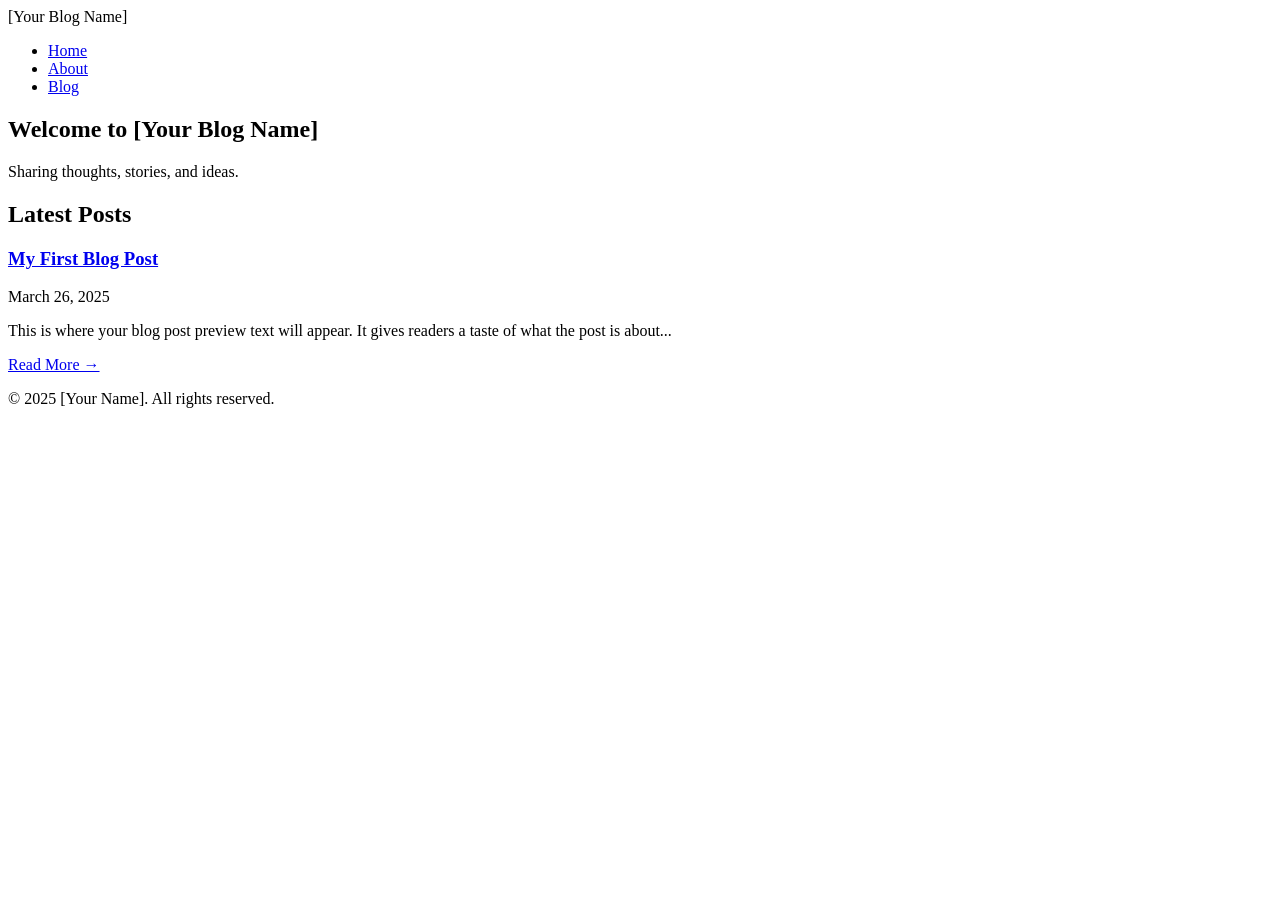
==== index.html @ f249cd1a "Create index.html" ====
<!DOCTYPE html>
<html lang="en">
<head>
    <meta charset="UTF-8">
    <meta name="viewport" content="width=device-width, initial-scale=1.0">
    <title>[Your Blog Name]</title>
    <link rel="stylesheet" href="style.css">
</head>
<body>
    <header>
        <nav>
            <div class="logo">[Your Blog Name]</div>
            <ul>
                <li><a href="index.html" class="active">Home</a></li>
                <li><a href="about.html">About</a></li>
                <li><a href="blog.html">Blog</a></li>
            </ul>
        </nav>
    </header>

    <main>
        <section class="hero">
            <h1>Welcome to [Your Blog Name]</h1>
            <p>Sharing thoughts, stories, and ideas.</p>
        </section>

        <section class="featured-posts">
            <h2>Latest Posts</h2>
            <div class="posts-grid">
                <!-- Blog post preview will go here -->
                <article class="post-preview">
                    <h3><a href="posts/my-first-post.html">My First Blog Post</a></h3>
                    <p class="date">March 26, 2025</p>
                    <p>This is where your blog post preview text will appear. It gives readers a taste of what the post is about...</p>
                    <a href="posts/my-first-post.html" class="read-more">Read More →</a>
                </article>
            </div>
        </section>
    </main>

    <footer>
        <p>&copy; 2025 [Your Name]. All rights reserved.</p>
    </footer>
</body>
</html>
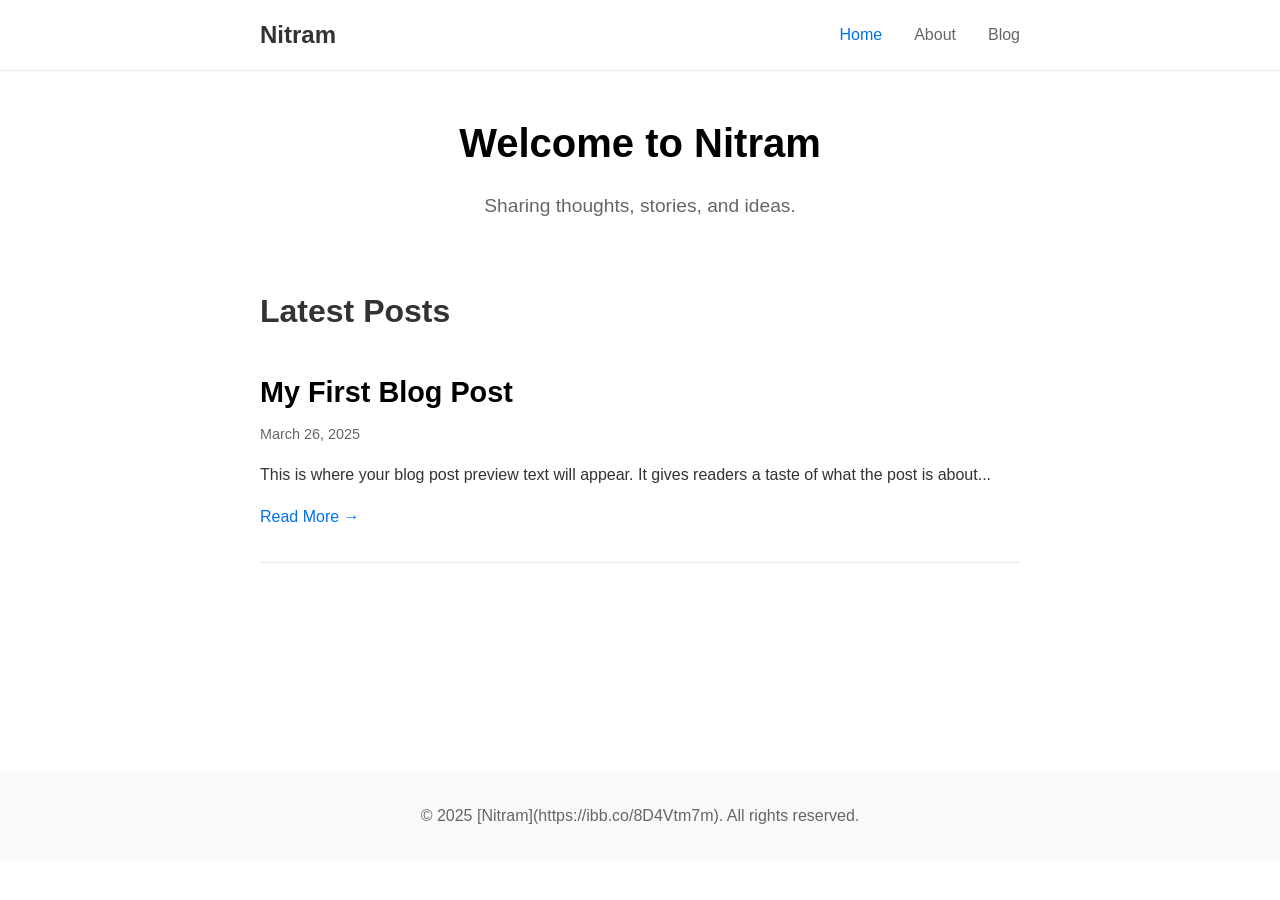
==== commit a28babfa: "Update index.html" ====
--- a/index.html
+++ b/index.html
@@ -3,13 +3,13 @@
 <head>
     <meta charset="UTF-8">
     <meta name="viewport" content="width=device-width, initial-scale=1.0">
-    <title>[Your Blog Name]</title>
+    <title>Nitram</title>
     <link rel="stylesheet" href="style.css">
 </head>
 <body>
     <header>
         <nav>
-            <div class="logo">[Your Blog Name]</div>
+            <div class="logo">Nitram</div>
             <ul>
                 <li><a href="index.html" class="active">Home</a></li>
                 <li><a href="about.html">About</a></li>
@@ -20,7 +20,7 @@
 
     <main>
         <section class="hero">
-            <h1>Welcome to [Your Blog Name]</h1>
+            <h1>Welcome to Nitram</h1>
             <p>Sharing thoughts, stories, and ideas.</p>
         </section>
 
@@ -39,7 +39,7 @@
     </main>
 
     <footer>
-        <p>&copy; 2025 [Your Name]. All rights reserved.</p>
+        <p>&copy; 2025 [Nitram](https://ibb.co/8D4Vtm7m). All rights reserved.</p>
     </footer>
 </body>
 </html>
--- a/style.css
+++ b/style.css
@@ -0,0 +1,165 @@
+* {
+    margin: 0;
+    padding: 0;
+    box-sizing: border-box;
+}
+
+body {
+    font-family: -apple-system, BlinkMacSystemFont, 'Segoe UI', Roboto, Oxygen, Ubuntu, Cantarell, sans-serif;
+    line-height: 1.6;
+    color: #333;
+    background: #fff;
+}
+
+header {
+    background: #fff;
+    border-bottom: 1px solid #eaeaea;
+    padding: 1rem 0;
+}
+
+nav {
+    max-width: 800px;
+    margin: 0 auto;
+    padding: 0 20px;
+    display: flex;
+    justify-content: space-between;
+    align-items: center;
+}
+
+.logo {
+    font-size: 1.5rem;
+    font-weight: bold;
+    color: #333;
+}
+
+nav ul {
+    list-style: none;
+    display: flex;
+    gap: 2rem;
+}
+
+nav a {
+    text-decoration: none;
+    color: #666;
+    font-weight: 500;
+}
+
+nav a:hover, nav a.active {
+    color: #0070f3;
+}
+
+main {
+    max-width: 800px;
+    margin: 0 auto;
+    padding: 40px 20px;
+    min-height: calc(100vh - 200px);
+}
+
+.hero {
+    text-align: center;
+    margin-bottom: 4rem;
+}
+
+.hero h1 {
+    font-size: 2.5rem;
+    margin-bottom: 1rem;
+    color: #000;
+}
+
+.hero p {
+    font-size: 1.2rem;
+    color: #666;
+}
+
+.featured-posts h2 {
+    font-size: 2rem;
+    margin-bottom: 2rem;
+}
+
+.post-preview {
+    margin-bottom: 3rem;
+    padding-bottom: 2rem;
+    border-bottom: 1px solid #eaeaea;
+}
+
+.post-preview h3 {
+    font-size: 1.8rem;
+    margin-bottom: 0.5rem;
+}
+
+.post-preview h3 a {
+    text-decoration: none;
+    color: #000;
+}
+
+.post-preview h3 a:hover {
+    color: #0070f3;
+}
+
+.date {
+    color: #666;
+    font-size: 0.9rem;
+    margin-bottom: 1rem;
+}
+
+.read-more {
+    display: inline-block;
+    margin-top: 1rem;
+    color: #0070f3;
+    text-decoration: none;
+    font-weight: 500;
+}
+
+.read-more:hover {
+    text-decoration: underline;
+}
+
+footer {
+    text-align: center;
+    padding: 2rem;
+    background: #f9f9f9;
+    color: #666;
+}
+
+/* Blog post page */
+.blog-post {
+    max-width: 700px;
+    margin: 0 auto;
+}
+
+.blog-post h1 {
+    font-size: 2.5rem;
+    margin-bottom: 1rem;
+    color: #000;
+}
+
+.blog-post .post-meta {
+    color: #666;
+    margin-bottom: 2rem;
+    font-size: 0.9rem;
+}
+
+.blog-post .content {
+    font-size: 1.1rem;
+}
+
+.blog-post .content p {
+    margin-bottom: 1.5rem;
+}
+
+/* About page */
+.about-content {
+    max-width: 600px;
+    margin: 0 auto;
+    text-align: center;
+}
+
+.about-content h1 {
+    font-size: 2.5rem;
+    margin-bottom: 1rem;
+}
+
+.about-content p {
+    margin-bottom: 1.5rem;
+    font-size: 1.1rem;
+}
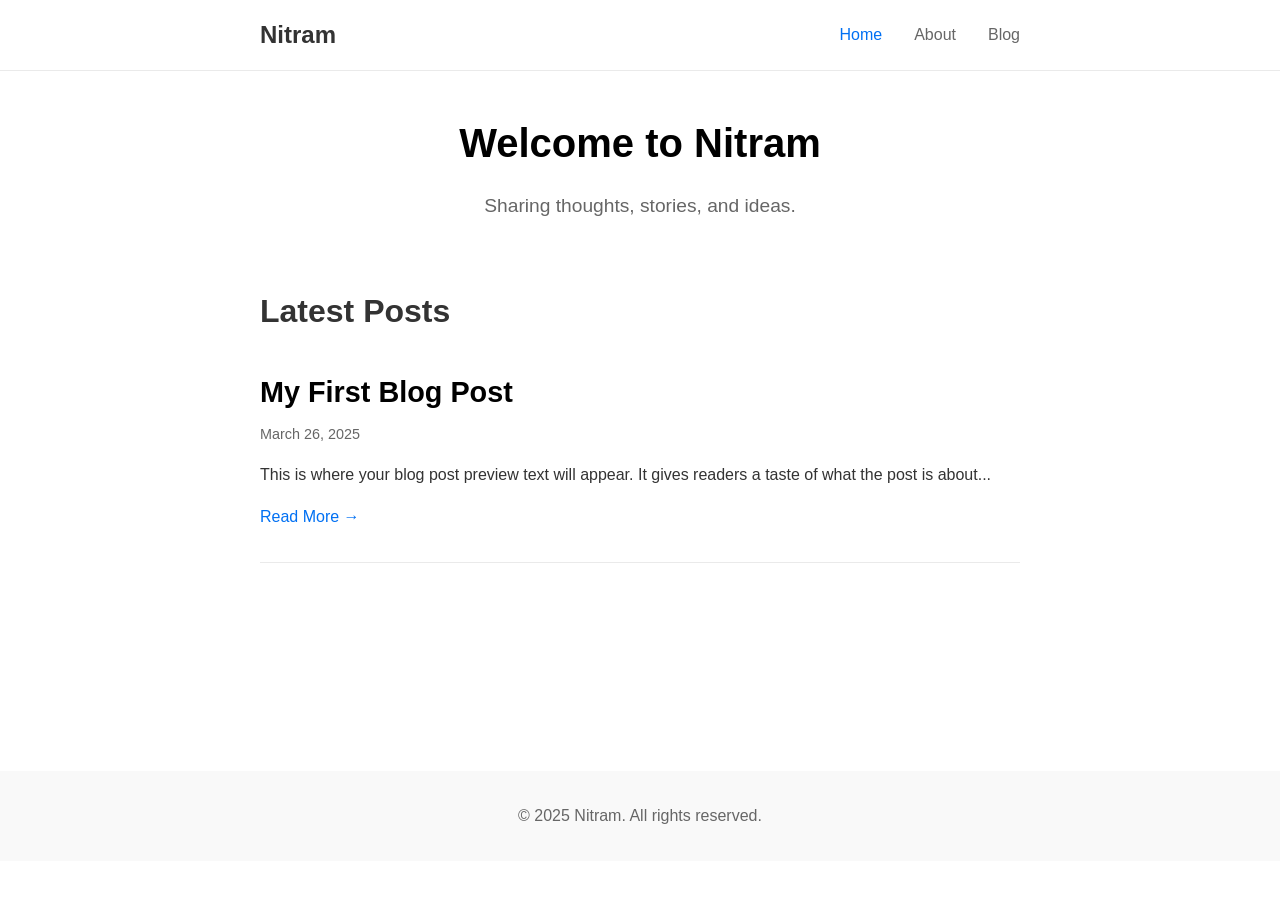
==== commit ab420916: "Update index.html" ====
--- a/index.html
+++ b/index.html
@@ -39,7 +39,7 @@
     </main>
 
     <footer>
-        <p>&copy; 2025 [Nitram](https://ibb.co/8D4Vtm7m). All rights reserved.</p>
+        <p>&copy; 2025 Nitram. All rights reserved.</p>
     </footer>
 </body>
 </html>
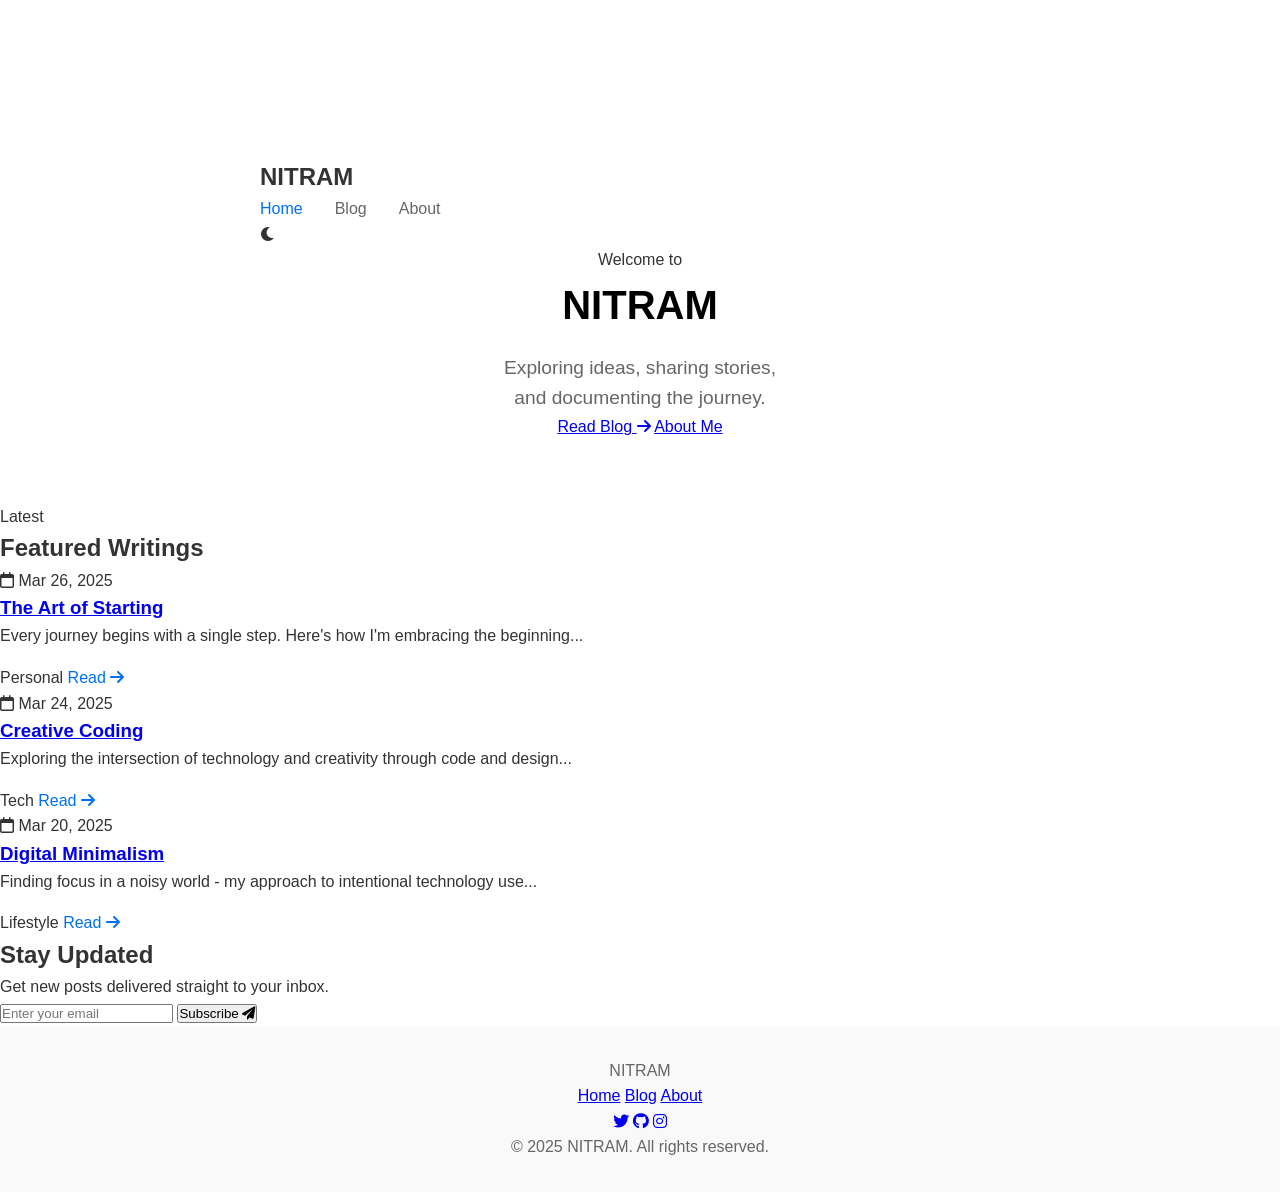
==== commit e052795f: "Update index.html" ====
--- a/index.html
+++ b/index.html
@@ -3,43 +3,146 @@
 <head>
     <meta charset="UTF-8">
     <meta name="viewport" content="width=device-width, initial-scale=1.0">
-    <title>Nitram</title>
+    <title>NITRAM · modern thoughts</title>
     <link rel="stylesheet" href="style.css">
+    
+    <!-- Favicon (logo as icon) -->
+    <link rel="icon" type="image/png" href="data:image/svg+xml,%3Csvg xmlns='http://www.w3.org/2000/svg' viewBox='0 0 100 100'%3E%3Crect width='100' height='100' rx='20' fill='%230a0a0a'/%3E%3Ctext x='50' y='68' font-size='48' text-anchor='middle' fill='%23ff4d4d' font-family='Arial, sans-serif' font-weight='bold'%3EN%3C/text%3E%3C/svg%3E">
+    
+    <!-- Font Awesome for icons -->
+    <link rel="stylesheet" href="https://cdnjs.cloudflare.com/ajax/libs/font-awesome/6.0.0/css/all.min.css">
 </head>
 <body>
-    <header>
-        <nav>
-            <div class="logo">Nitram</div>
-            <ul>
+    <!-- Canvas for background effect -->
+    <canvas id="bgCanvas"></canvas>
+
+    <!-- Navigation -->
+    <nav class="navbar">
+        <div class="nav-container">
+            <div class="logo">
+                <span class="logo-text">NITRAM</span>
+                <span class="logo-dot"></span>
+            </div>
+            <ul class="nav-links">
                 <li><a href="index.html" class="active">Home</a></li>
+                <li><a href="blog.html">Blog</a></li>
                 <li><a href="about.html">About</a></li>
-                <li><a href="blog.html">Blog</a></li>
             </ul>
-        </nav>
-    </header>
+            <div class="theme-toggle">
+                <i class="fas fa-moon"></i>
+            </div>
+        </div>
+    </nav>
 
-    <main>
-        <section class="hero">
-            <h1>Welcome to Nitram</h1>
-            <p>Sharing thoughts, stories, and ideas.</p>
-        </section>
+    <!-- Hero Section -->
+    <section class="hero">
+        <div class="hero-content">
+            <div class="hero-badge">Welcome to</div>
+            <h1 class="glitch" data-text="NITRAM">NITRAM</h1>
+            <p class="hero-subtitle">Exploring ideas, sharing stories,<br>and documenting the journey.</p>
+            <div class="hero-cta">
+                <a href="blog.html" class="btn primary">Read Blog <i class="fas fa-arrow-right"></i></a>
+                <a href="about.html" class="btn secondary">About Me</a>
+            </div>
+        </div>
+        <div class="hero-scroll">
+            <div class="mouse"></div>
+        </div>
+    </section>
 
-        <section class="featured-posts">
-            <h2>Latest Posts</h2>
+    <!-- Featured Posts -->
+    <section class="featured">
+        <div class="container">
+            <div class="section-header">
+                <span class="section-subtitle">Latest</span>
+                <h2 class="section-title">Featured Writings</h2>
+            </div>
+            
             <div class="posts-grid">
-                <!-- Blog post preview will go here -->
-                <article class="post-preview">
-                    <h3><a href="posts/my-first-post.html">My First Blog Post</a></h3>
-                    <p class="date">March 26, 2025</p>
-                    <p>This is where your blog post preview text will appear. It gives readers a taste of what the post is about...</p>
-                    <a href="posts/my-first-post.html" class="read-more">Read More →</a>
+                <!-- Post 1 -->
+                <article class="post-card">
+                    <div class="post-card-inner">
+                        <div class="post-date">
+                            <i class="far fa-calendar"></i> Mar 26, 2025
+                        </div>
+                        <h3><a href="posts/first-post.html">The Art of Starting</a></h3>
+                        <p class="post-excerpt">Every journey begins with a single step. Here's how I'm embracing the beginning...</p>
+                        <div class="post-footer">
+                            <span class="post-tag">Personal</span>
+                            <a href="posts/first-post.html" class="read-more">Read <i class="fas fa-arrow-right"></i></a>
+                        </div>
+                    </div>
+                </article>
+
+                <!-- Post 2 -->
+                <article class="post-card">
+                    <div class="post-card-inner">
+                        <div class="post-date">
+                            <i class="far fa-calendar"></i> Mar 24, 2025
+                        </div>
+                        <h3><a href="posts/creative-coding.html">Creative Coding</a></h3>
+                        <p class="post-excerpt">Exploring the intersection of technology and creativity through code and design...</p>
+                        <div class="post-footer">
+                            <span class="post-tag">Tech</span>
+                            <a href="posts/creative-coding.html" class="read-more">Read <i class="fas fa-arrow-right"></i></a>
+                        </div>
+                    </div>
+                </article>
+
+                <!-- Post 3 -->
+                <article class="post-card">
+                    <div class="post-card-inner">
+                        <div class="post-date">
+                            <i class="far fa-calendar"></i> Mar 20, 2025
+                        </div>
+                        <h3><a href="posts/minimalism.html">Digital Minimalism</a></h3>
+                        <p class="post-excerpt">Finding focus in a noisy world - my approach to intentional technology use...</p>
+                        <div class="post-footer">
+                            <span class="post-tag">Lifestyle</span>
+                            <a href="posts/minimalism.html" class="read-more">Read <i class="fas fa-arrow-right"></i></a>
+                        </div>
+                    </div>
                 </article>
             </div>
-        </section>
-    </main>
+        </div>
+    </section>
 
+    <!-- Newsletter -->
+    <section class="newsletter">
+        <div class="container">
+            <div class="newsletter-content">
+                <h2>Stay Updated</h2>
+                <p>Get new posts delivered straight to your inbox.</p>
+                <form class="newsletter-form">
+                    <input type="email" placeholder="Enter your email" required>
+                    <button type="submit">Subscribe <i class="fas fa-paper-plane"></i></button>
+                </form>
+            </div>
+        </div>
+    </section>
+
+    <!-- Footer -->
     <footer>
-        <p>&copy; 2025 Nitram. All rights reserved.</p>
+        <div class="container">
+            <div class="footer-content">
+                <div class="footer-logo">NITRAM</div>
+                <div class="footer-links">
+                    <a href="index.html">Home</a>
+                    <a href="blog.html">Blog</a>
+                    <a href="about.html">About</a>
+                </div>
+                <div class="footer-social">
+                    <a href="#"><i class="fab fa-twitter"></i></a>
+                    <a href="#"><i class="fab fa-github"></i></a>
+                    <a href="#"><i class="fab fa-instagram"></i></a>
+                </div>
+            </div>
+            <div class="footer-bottom">
+                <p>&copy; 2025 NITRAM. All rights reserved.</p>
+            </div>
+        </div>
     </footer>
+
+    <script src="script.js"></script>
 </body>
 </html>
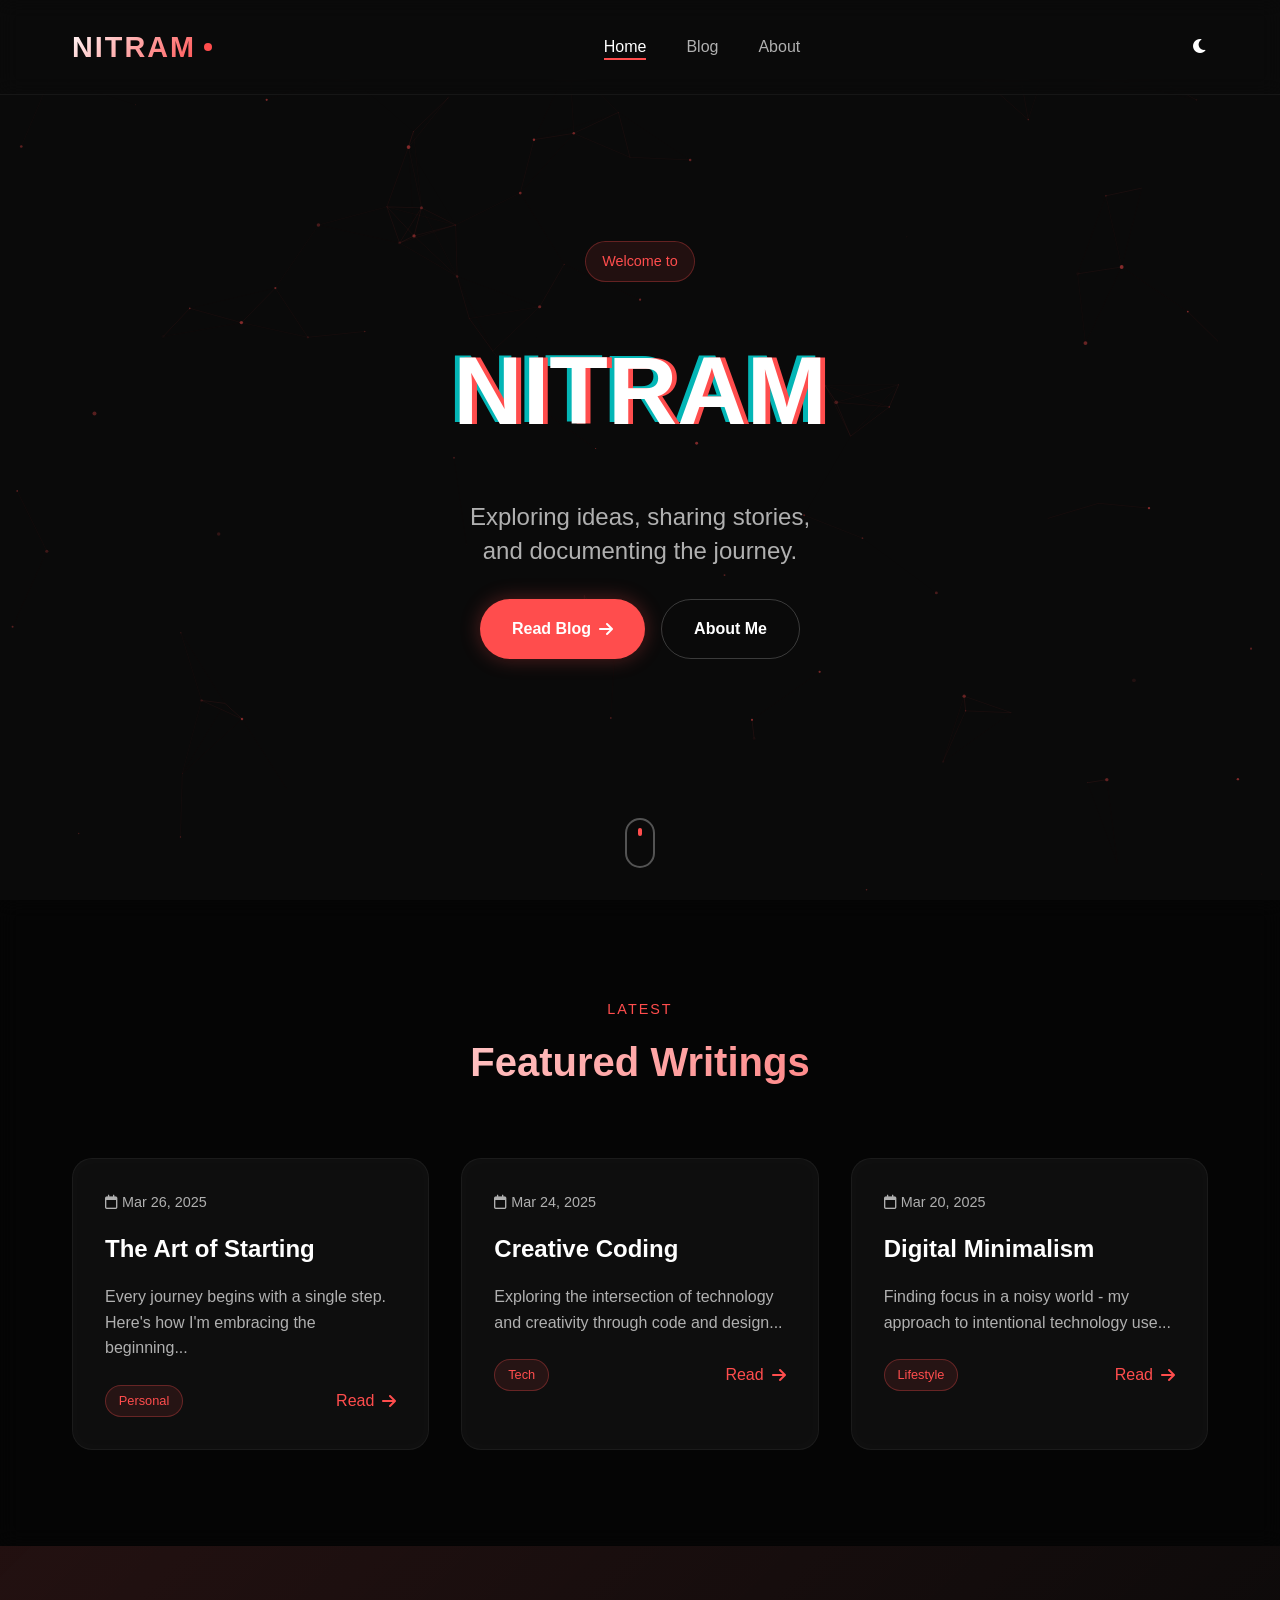
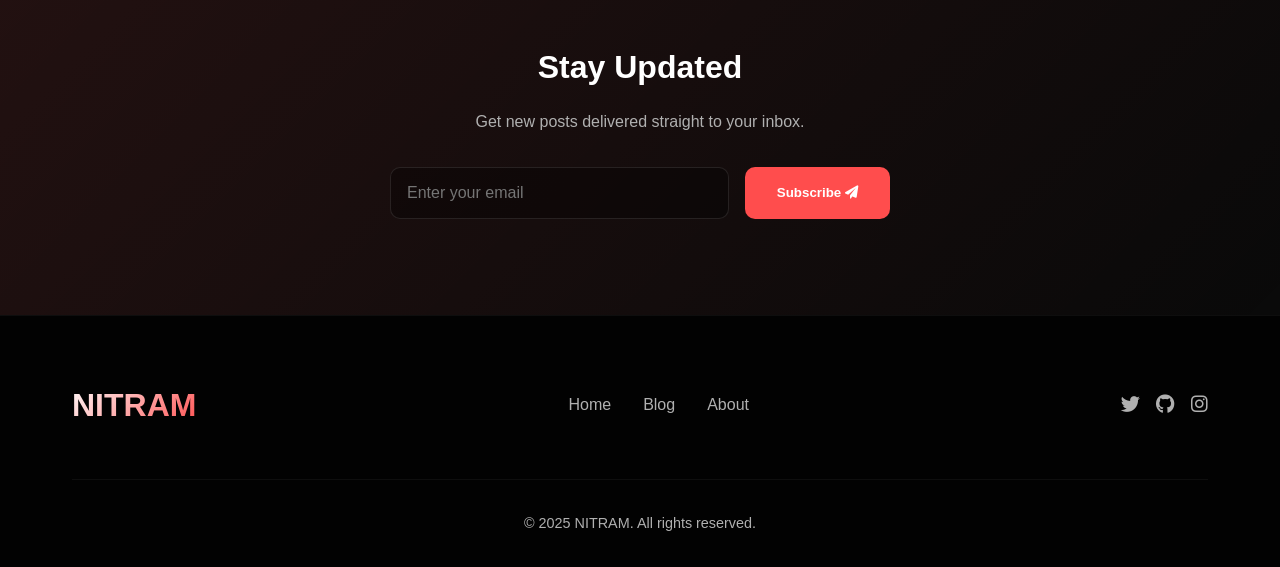
==== commit 9d3633bf: "Update index.html" ====
--- a/index.html
+++ b/index.html
@@ -132,9 +132,9 @@
                     <a href="about.html">About</a>
                 </div>
                 <div class="footer-social">
-                    <a href="#"><i class="fab fa-twitter"></i></a>
-                    <a href="#"><i class="fab fa-github"></i></a>
-                    <a href="#"><i class="fab fa-instagram"></i></a>
+                    <a href="https://x.com/Pantane4"><i class="fab fa-twitter"></i></a>
+                    <a href="https://github.com/Pantane1"><i class="fab fa-github"></i></a>
+                    <a href="https://www.instagram.com/_pantane_/"><i class="fab fa-instagram"></i></a>
                 </div>
             </div>
             <div class="footer-bottom">
--- a/style.css
+++ b/style.css
@@ -1,3 +1,13 @@
+:root {
+    --bg-primary: #0a0a0a;
+    --bg-secondary: #111111;
+    --text-primary: #ffffff;
+    --text-secondary: #b0b0b0;
+    --accent: #ff4d4d;
+    --accent-glow: rgba(255, 77, 77, 0.3);
+    --card-bg: rgba(20, 20, 20, 0.7);
+}
+
 * {
     margin: 0;
     padding: 0;
@@ -5,161 +15,503 @@
 }
 
 body {
-    font-family: -apple-system, BlinkMacSystemFont, 'Segoe UI', Roboto, Oxygen, Ubuntu, Cantarell, sans-serif;
+    font-family: -apple-system, BlinkMacSystemFont, 'Segoe UI', Roboto, Oxygen, Ubuntu, sans-serif;
+    background: var(--bg-primary);
+    color: var(--text-primary);
     line-height: 1.6;
-    color: #333;
-    background: #fff;
-}
-
-header {
-    background: #fff;
-    border-bottom: 1px solid #eaeaea;
-    padding: 1rem 0;
-}
-
-nav {
+    overflow-x: hidden;
+}
+
+/* Canvas Background */
+#bgCanvas {
+    position: fixed;
+    top: 0;
+    left: 0;
+    width: 100%;
+    height: 100%;
+    z-index: -1;
+    background: var(--bg-primary);
+}
+
+/* Navigation */
+.navbar {
+    position: fixed;
+    top: 0;
+    width: 100%;
+    padding: 1.5rem 0;
+    z-index: 1000;
+    background: rgba(10, 10, 10, 0.8);
+    backdrop-filter: blur(10px);
+    border-bottom: 1px solid rgba(255, 255, 255, 0.05);
+}
+
+.nav-container {
+    max-width: 1200px;
+    margin: 0 auto;
+    padding: 0 2rem;
+    display: flex;
+    justify-content: space-between;
+    align-items: center;
+}
+
+/* Logo */
+.logo {
+    display: flex;
+    align-items: center;
+    gap: 0.5rem;
+}
+
+.logo-text {
+    font-size: 1.8rem;
+    font-weight: 800;
+    background: linear-gradient(135deg, #fff 0%, #ff4d4d 100%);
+    -webkit-background-clip: text;
+    -webkit-text-fill-color: transparent;
+    letter-spacing: 2px;
+}
+
+.logo-dot {
+    width: 8px;
+    height: 8px;
+    background: var(--accent);
+    border-radius: 50%;
+    animation: pulse 2s infinite;
+}
+
+@keyframes pulse {
+    0%, 100% { transform: scale(1); opacity: 1; }
+    50% { transform: scale(1.5); opacity: 0.5; }
+}
+
+/* Navigation Links */
+.nav-links {
+    display: flex;
+    gap: 2.5rem;
+    list-style: none;
+}
+
+.nav-links a {
+    color: var(--text-secondary);
+    text-decoration: none;
+    font-weight: 500;
+    transition: all 0.3s;
+    position: relative;
+}
+
+.nav-links a::after {
+    content: '';
+    position: absolute;
+    bottom: -5px;
+    left: 0;
+    width: 0;
+    height: 2px;
+    background: var(--accent);
+    transition: width 0.3s;
+}
+
+.nav-links a:hover::after,
+.nav-links a.active::after {
+    width: 100%;
+}
+
+.nav-links a:hover,
+.nav-links a.active {
+    color: var(--text-primary);
+}
+
+/* Hero Section */
+.hero {
+    min-height: 100vh;
+    display: flex;
+    align-items: center;
+    justify-content: center;
+    position: relative;
+    padding: 0 2rem;
+}
+
+.hero-content {
+    text-align: center;
     max-width: 800px;
+}
+
+.hero-badge {
+    display: inline-block;
+    padding: 0.5rem 1rem;
+    background: rgba(255, 77, 77, 0.1);
+    border: 1px solid rgba(255, 77, 77, 0.3);
+    border-radius: 50px;
+    color: var(--accent);
+    font-size: 0.9rem;
+    margin-bottom: 2rem;
+    backdrop-filter: blur(5px);
+}
+
+.glitch {
+    font-size: 6rem;
+    font-weight: 900;
+    position: relative;
+    text-shadow: 0.05em 0 0 var(--accent), -0.05em -0.025em 0 rgba(0,255,255,0.7);
+    animation: glitch 725ms infinite;
+}
+
+.glitch span {
+    position: absolute;
+    top: 0;
+    left: 0;
+}
+
+@keyframes glitch {
+    0%, 100% { text-shadow: 0.05em 0 0 var(--accent), -0.05em -0.025em 0 rgba(0,255,255,0.7); }
+    25% { text-shadow: -0.05em -0.025em 0 var(--accent), 0.025em 0.05em 0 rgba(0,255,255,0.7); }
+    50% { text-shadow: 0.025em 0.05em 0 var(--accent), 0.05em 0 0 rgba(0,255,255,0.7); }
+    75% { text-shadow: -0.025em 0 0 var(--accent), -0.025em -0.025em 0 rgba(0,255,255,0.7); }
+}
+
+.hero-subtitle {
+    font-size: 1.5rem;
+    color: var(--text-secondary);
+    margin: 2rem 0;
+    line-height: 1.4;
+}
+
+/* Buttons */
+.hero-cta {
+    display: flex;
+    gap: 1rem;
+    justify-content: center;
+    margin-top: 2rem;
+}
+
+.btn {
+    padding: 1rem 2rem;
+    border-radius: 50px;
+    text-decoration: none;
+    font-weight: 600;
+    transition: all 0.3s;
+    display: inline-flex;
+    align-items: center;
+    gap: 0.5rem;
+}
+
+.btn.primary {
+    background: var(--accent);
+    color: white;
+    box-shadow: 0 0 20px var(--accent-glow);
+}
+
+.btn.primary:hover {
+    transform: translateY(-2px);
+    box-shadow: 0 0 30px var(--accent-glow);
+}
+
+.btn.secondary {
+    background: transparent;
+    color: var(--text-primary);
+    border: 1px solid rgba(255, 255, 255, 0.2);
+}
+
+.btn.secondary:hover {
+    border-color: var(--accent);
+    background: rgba(255, 77, 77, 0.1);
+}
+
+/* Scroll Indicator */
+.hero-scroll {
+    position: absolute;
+    bottom: 2rem;
+    left: 50%;
+    transform: translateX(-50%);
+}
+
+.mouse {
+    width: 30px;
+    height: 50px;
+    border: 2px solid rgba(255, 255, 255, 0.3);
+    border-radius: 20px;
+    position: relative;
+}
+
+.mouse::before {
+    content: '';
+    position: absolute;
+    top: 8px;
+    left: 50%;
+    transform: translateX(-50%);
+    width: 4px;
+    height: 8px;
+    background: var(--accent);
+    border-radius: 2px;
+    animation: scroll 2s infinite;
+}
+
+@keyframes scroll {
+    0% { transform: translateX(-50%) translateY(0); opacity: 1; }
+    100% { transform: translateX(-50%) translateY(20px); opacity: 0; }
+}
+
+/* Featured Posts Section */
+.featured {
+    padding: 6rem 0;
+    background: rgba(0, 0, 0, 0.5);
+    backdrop-filter: blur(10px);
+}
+
+.container {
+    max-width: 1200px;
     margin: 0 auto;
-    padding: 0 20px;
-    display: flex;
-    justify-content: space-between;
-    align-items: center;
-}
-
-.logo {
-    font-size: 1.5rem;
-    font-weight: bold;
-    color: #333;
-}
-
-nav ul {
-    list-style: none;
-    display: flex;
-    gap: 2rem;
-}
-
-nav a {
-    text-decoration: none;
-    color: #666;
-    font-weight: 500;
-}
-
-nav a:hover, nav a.active {
-    color: #0070f3;
-}
-
-main {
-    max-width: 800px;
-    margin: 0 auto;
-    padding: 40px 20px;
-    min-height: calc(100vh - 200px);
-}
-
-.hero {
+    padding: 0 2rem;
+}
+
+.section-header {
     text-align: center;
     margin-bottom: 4rem;
 }
 
-.hero h1 {
+.section-subtitle {
+    color: var(--accent);
+    text-transform: uppercase;
+    letter-spacing: 2px;
+    font-size: 0.9rem;
+}
+
+.section-title {
     font-size: 2.5rem;
-    margin-bottom: 1rem;
-    color: #000;
-}
-
-.hero p {
-    font-size: 1.2rem;
-    color: #666;
-}
-
-.featured-posts h2 {
-    font-size: 2rem;
-    margin-bottom: 2rem;
-}
-
-.post-preview {
-    margin-bottom: 3rem;
-    padding-bottom: 2rem;
-    border-bottom: 1px solid #eaeaea;
-}
-
-.post-preview h3 {
-    font-size: 1.8rem;
-    margin-bottom: 0.5rem;
-}
-
-.post-preview h3 a {
-    text-decoration: none;
-    color: #000;
-}
-
-.post-preview h3 a:hover {
-    color: #0070f3;
-}
-
-.date {
-    color: #666;
+    margin-top: 0.5rem;
+    background: linear-gradient(135deg, #fff 0%, #ff4d4d 100%);
+    -webkit-background-clip: text;
+    -webkit-text-fill-color: transparent;
+}
+
+/* Post Cards */
+.posts-grid {
+    display: grid;
+    grid-template-columns: repeat(auto-fit, minmax(300px, 1fr));
+    gap: 2rem;
+}
+
+.post-card {
+    background: var(--card-bg);
+    border-radius: 20px;
+    overflow: hidden;
+    border: 1px solid rgba(255, 255, 255, 0.05);
+    backdrop-filter: blur(10px);
+    transition: all 0.3s;
+}
+
+.post-card:hover {
+    transform: translateY(-5px);
+    border-color: var(--accent);
+    box-shadow: 0 10px 30px var(--accent-glow);
+}
+
+.post-card-inner {
+    padding: 2rem;
+}
+
+.post-date {
+    color: var(--text-secondary);
     font-size: 0.9rem;
     margin-bottom: 1rem;
 }
 
+.post-card h3 {
+    font-size: 1.5rem;
+    margin-bottom: 1rem;
+}
+
+.post-card h3 a {
+    color: var(--text-primary);
+    text-decoration: none;
+    transition: color 0.3s;
+}
+
+.post-card:hover h3 a {
+    color: var(--accent);
+}
+
+.post-excerpt {
+    color: var(--text-secondary);
+    margin-bottom: 1.5rem;
+    line-height: 1.6;
+}
+
+.post-footer {
+    display: flex;
+    justify-content: space-between;
+    align-items: center;
+}
+
+.post-tag {
+    padding: 0.3rem 0.8rem;
+    background: rgba(255, 77, 77, 0.1);
+    border: 1px solid rgba(255, 77, 77, 0.3);
+    border-radius: 50px;
+    color: var(--accent);
+    font-size: 0.8rem;
+}
+
 .read-more {
-    display: inline-block;
-    margin-top: 1rem;
-    color: #0070f3;
+    color: var(--accent);
     text-decoration: none;
+    display: inline-flex;
+    align-items: center;
+    gap: 0.5rem;
     font-weight: 500;
 }
 
-.read-more:hover {
-    text-decoration: underline;
-}
-
+.read-more i {
+    transition: transform 0.3s;
+}
+
+.read-more:hover i {
+    transform: translateX(5px);
+}
+
+/* Newsletter Section */
+.newsletter {
+    padding: 6rem 0;
+    background: linear-gradient(135deg, rgba(255,77,77,0.1) 0%, rgba(0,0,0,0) 100%);
+}
+
+.newsletter-content {
+    text-align: center;
+    max-width: 500px;
+    margin: 0 auto;
+}
+
+.newsletter-content h2 {
+    font-size: 2rem;
+    margin-bottom: 1rem;
+}
+
+.newsletter-content p {
+    color: var(--text-secondary);
+    margin-bottom: 2rem;
+}
+
+.newsletter-form {
+    display: flex;
+    gap: 1rem;
+}
+
+.newsletter-form input {
+    flex: 1;
+    padding: 1rem;
+    border: 1px solid rgba(255, 255, 255, 0.1);
+    border-radius: 10px;
+    background: rgba(0, 0, 0, 0.3);
+    color: var(--text-primary);
+    font-size: 1rem;
+}
+
+.newsletter-form input:focus {
+    outline: none;
+    border-color: var(--accent);
+}
+
+.newsletter-form button {
+    padding: 1rem 2rem;
+    background: var(--accent);
+    color: white;
+    border: none;
+    border-radius: 10px;
+    cursor: pointer;
+    font-weight: 600;
+    transition: all 0.3s;
+}
+
+.newsletter-form button:hover {
+    background: #ff3333;
+    transform: translateY(-2px);
+    box-shadow: 0 5px 20px var(--accent-glow);
+}
+
+/* Footer */
 footer {
+    padding: 4rem 0 2rem;
+    background: rgba(0, 0, 0, 0.8);
+    border-top: 1px solid rgba(255, 255, 255, 0.05);
+}
+
+.footer-content {
+    display: flex;
+    justify-content: space-between;
+    align-items: center;
+    margin-bottom: 3rem;
+}
+
+.footer-logo {
+    font-size: 2rem;
+    font-weight: 800;
+    background: linear-gradient(135deg, #fff 0%, #ff4d4d 100%);
+    -webkit-background-clip: text;
+    -webkit-text-fill-color: transparent;
+}
+
+.footer-links {
+    display: flex;
+    gap: 2rem;
+}
+
+.footer-links a {
+    color: var(--text-secondary);
+    text-decoration: none;
+    transition: color 0.3s;
+}
+
+.footer-links a:hover {
+    color: var(--accent);
+}
+
+.footer-social {
+    display: flex;
+    gap: 1rem;
+}
+
+.footer-social a {
+    color: var(--text-secondary);
+    font-size: 1.2rem;
+    transition: all 0.3s;
+}
+
+.footer-social a:hover {
+    color: var(--accent);
+    transform: translateY(-3px);
+}
+
+.footer-bottom {
     text-align: center;
-    padding: 2rem;
-    background: #f9f9f9;
-    color: #666;
-}
-
-/* Blog post page */
-.blog-post {
-    max-width: 700px;
-    margin: 0 auto;
-}
-
-.blog-post h1 {
-    font-size: 2.5rem;
-    margin-bottom: 1rem;
-    color: #000;
-}
-
-.blog-post .post-meta {
-    color: #666;
-    margin-bottom: 2rem;
+    color: var(--text-secondary);
     font-size: 0.9rem;
-}
-
-.blog-post .content {
-    font-size: 1.1rem;
-}
-
-.blog-post .content p {
-    margin-bottom: 1.5rem;
-}
-
-/* About page */
-.about-content {
-    max-width: 600px;
-    margin: 0 auto;
-    text-align: center;
-}
-
-.about-content h1 {
-    font-size: 2.5rem;
-    margin-bottom: 1rem;
-}
-
-.about-content p {
-    margin-bottom: 1.5rem;
-    font-size: 1.1rem;
-}
+    padding-top: 2rem;
+    border-top: 1px solid rgba(255, 255, 255, 0.05);
+}
+
+/* Responsive Design */
+@media (max-width: 768px) {
+    .glitch {
+        font-size: 3rem;
+    }
+    
+    .hero-subtitle {
+        font-size: 1.2rem;
+    }
+    
+    .nav-links {
+        display: none;
+    }
+    
+    .footer-content {
+        flex-direction: column;
+        gap: 2rem;
+        text-align: center;
+    }
+    
+    .newsletter-form {
+        flex-direction: column;
+    }
+    
+    .posts-grid {
+        grid-template-columns: 1fr;
+    }
+}
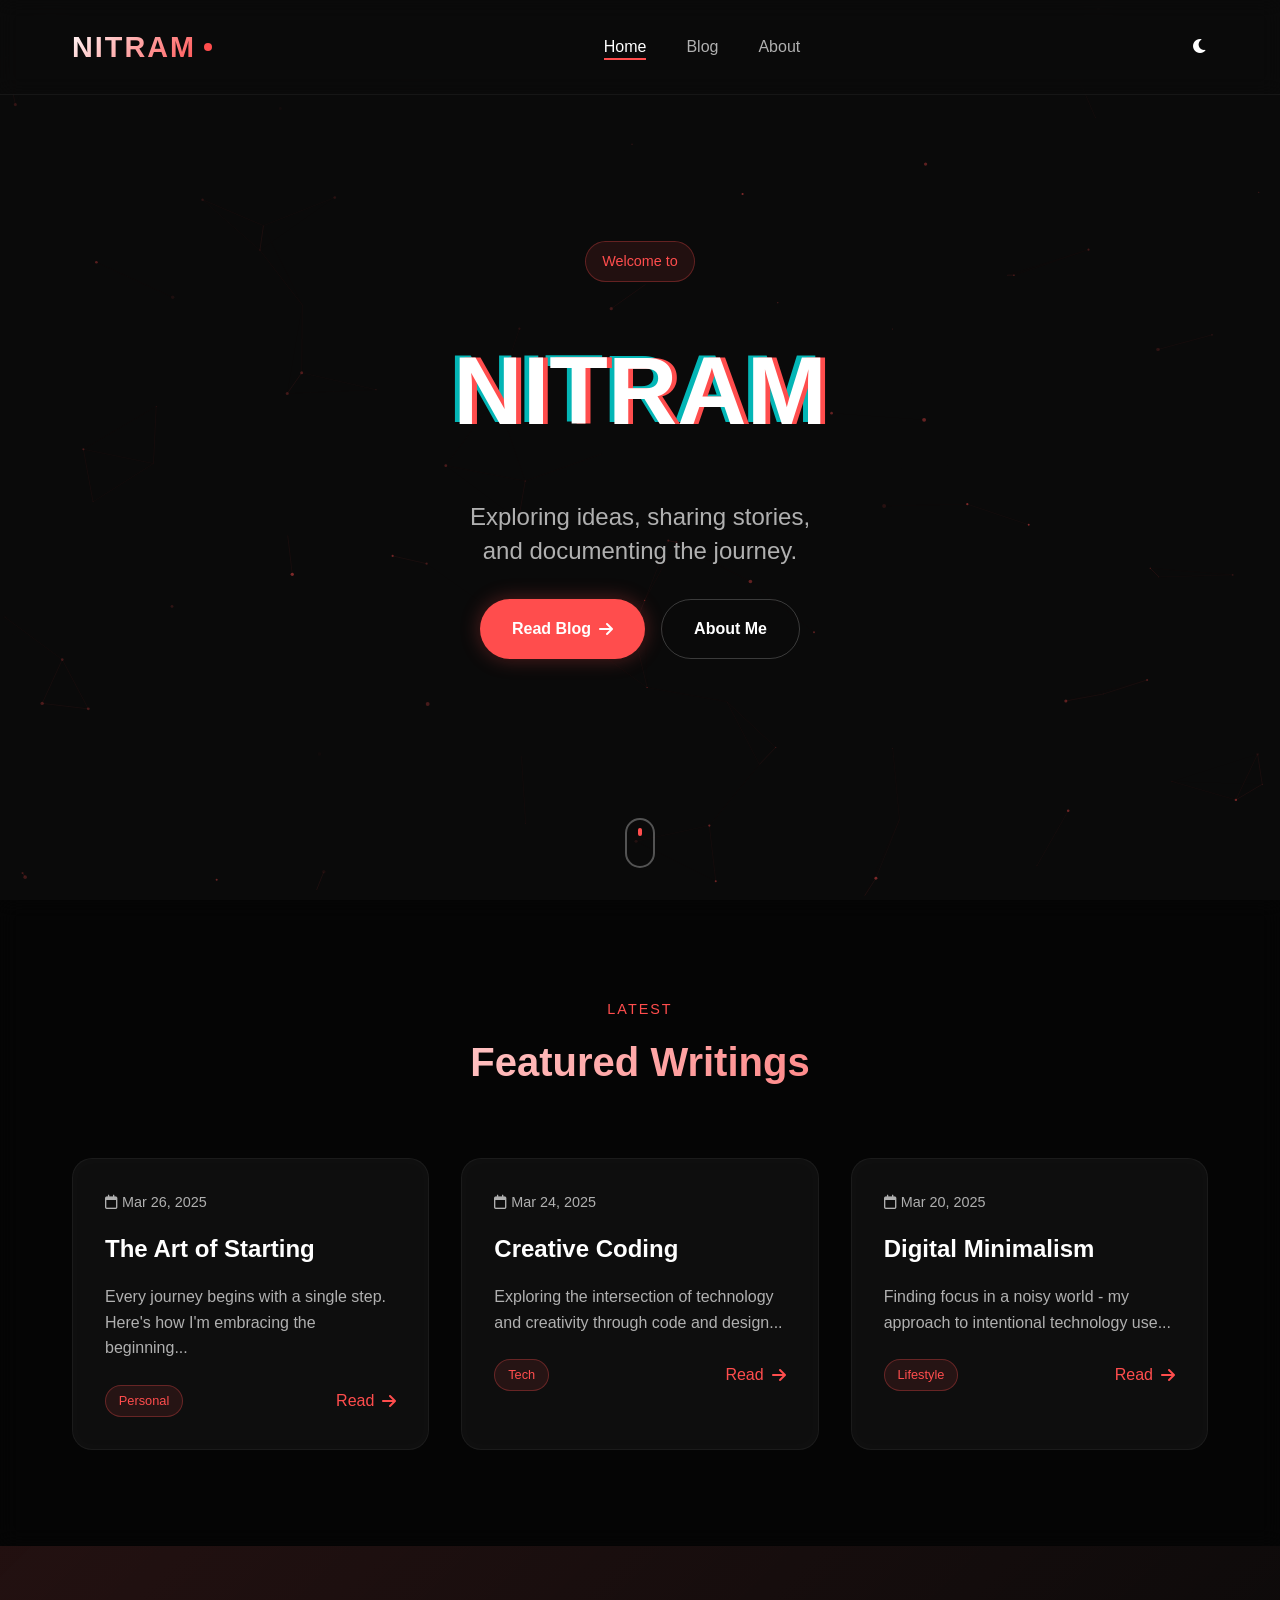
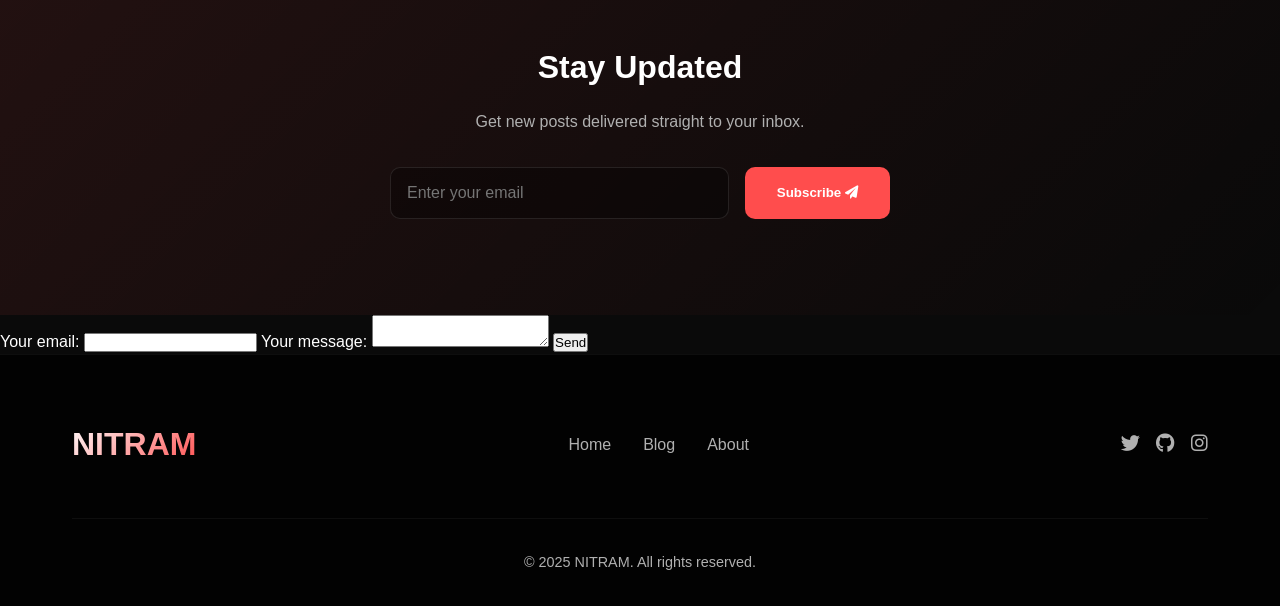
==== commit 57968eeb: "Update index.html" ====
--- a/index.html
+++ b/index.html
@@ -120,6 +120,21 @@
             </div>
         </div>
     </section>
+    <form
+  action="https://formspree.io/f/xojnrvbe"
+  method="POST"
+>
+  <label>
+    Your email:
+    <input type="email" name="email">
+  </label>
+  <label>
+    Your message:
+    <textarea name="message"></textarea>
+  </label>
+  <!-- your other form fields go here -->
+  <button type="submit">Send</button>
+</form>
 
     <!-- Footer -->
     <footer>
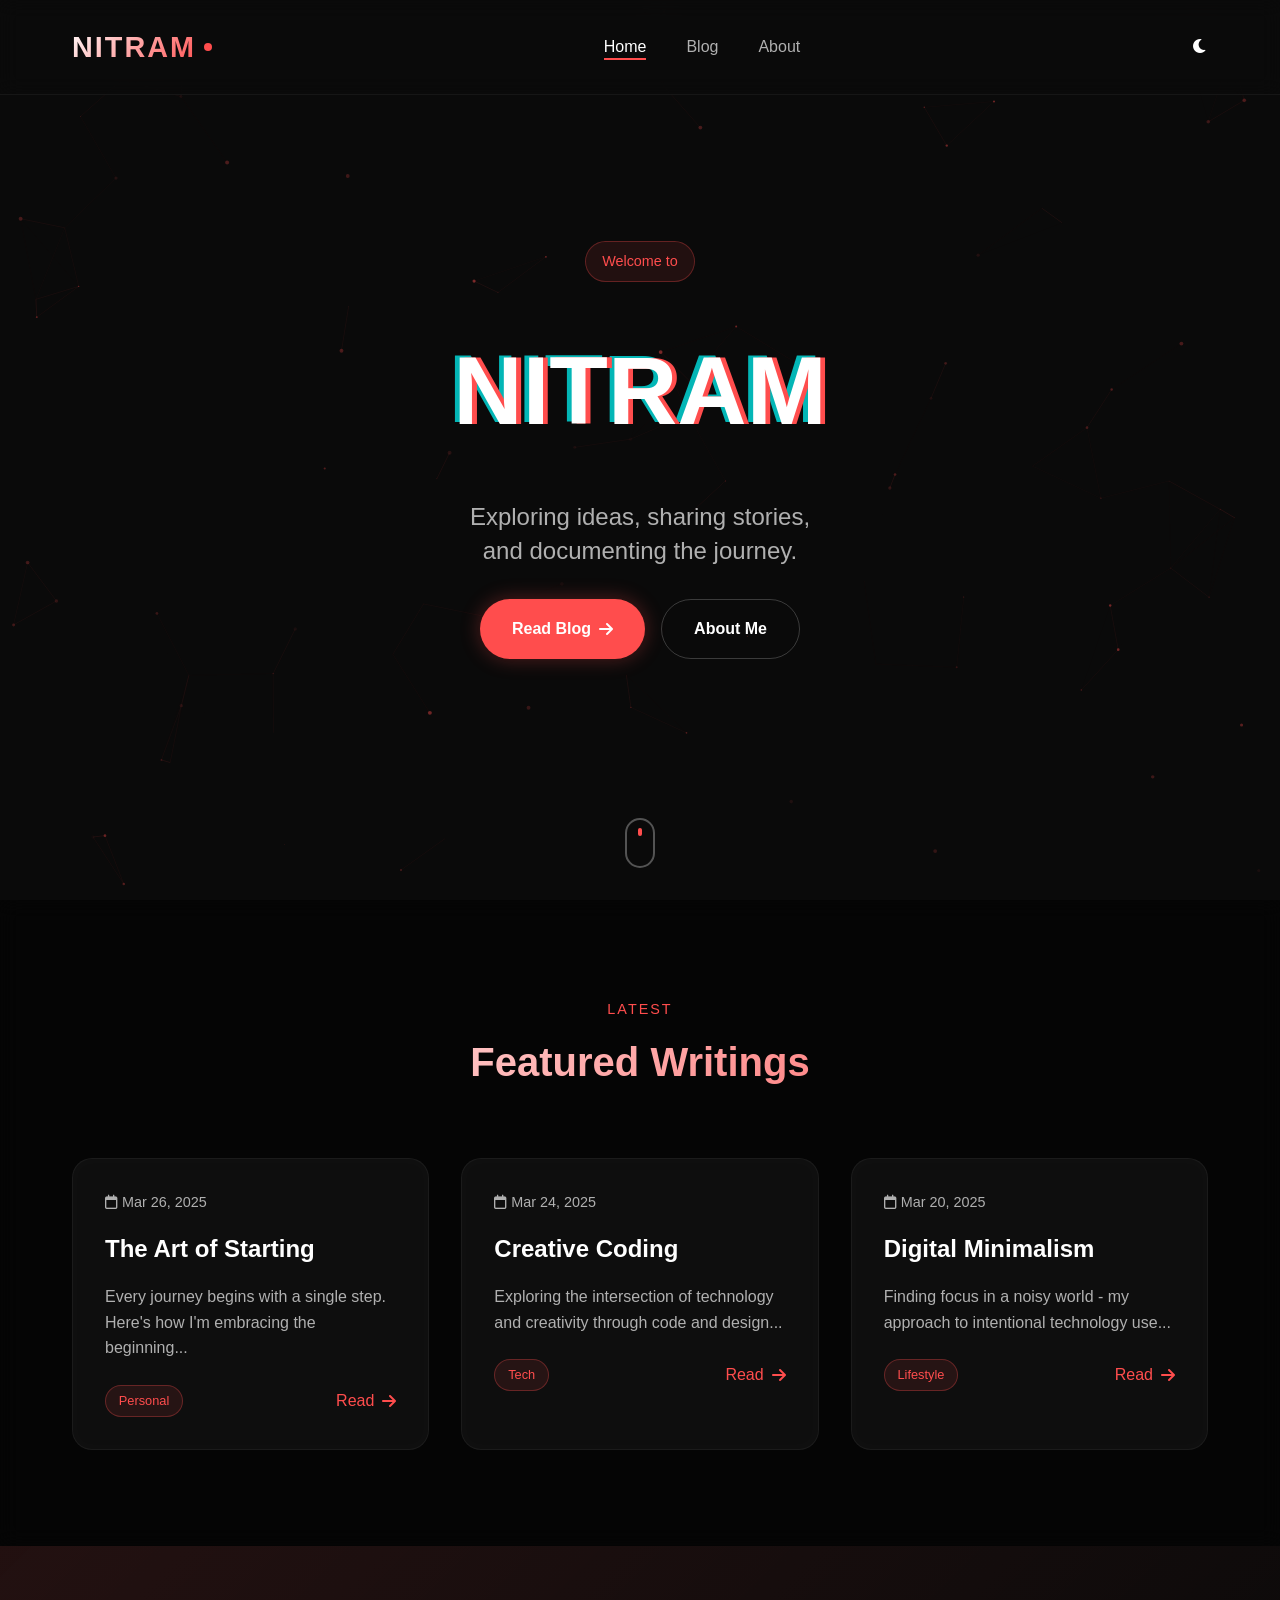
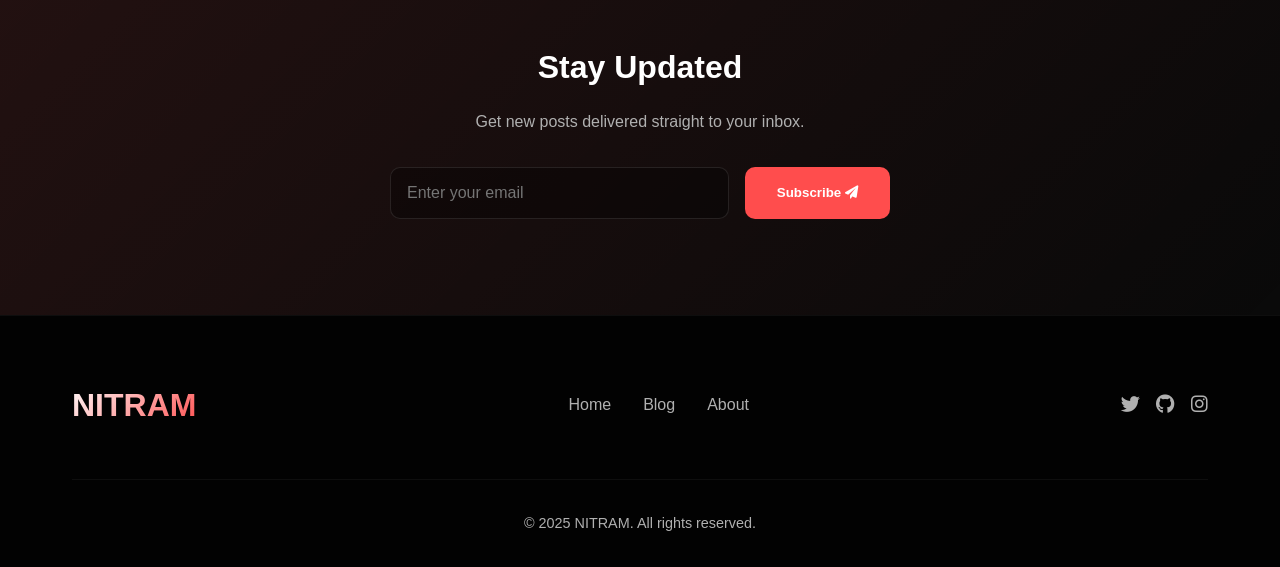
==== commit eb31211e: "Update index.html" ====
--- a/index.html
+++ b/index.html
@@ -120,21 +120,6 @@
             </div>
         </div>
     </section>
-    <form
-  action="https://formspree.io/f/xojnrvbe"
-  method="POST"
->
-  <label>
-    Your email:
-    <input type="email" name="email">
-  </label>
-  <label>
-    Your message:
-    <textarea name="message"></textarea>
-  </label>
-  <!-- your other form fields go here -->
-  <button type="submit">Send</button>
-</form>
 
     <!-- Footer -->
     <footer>
